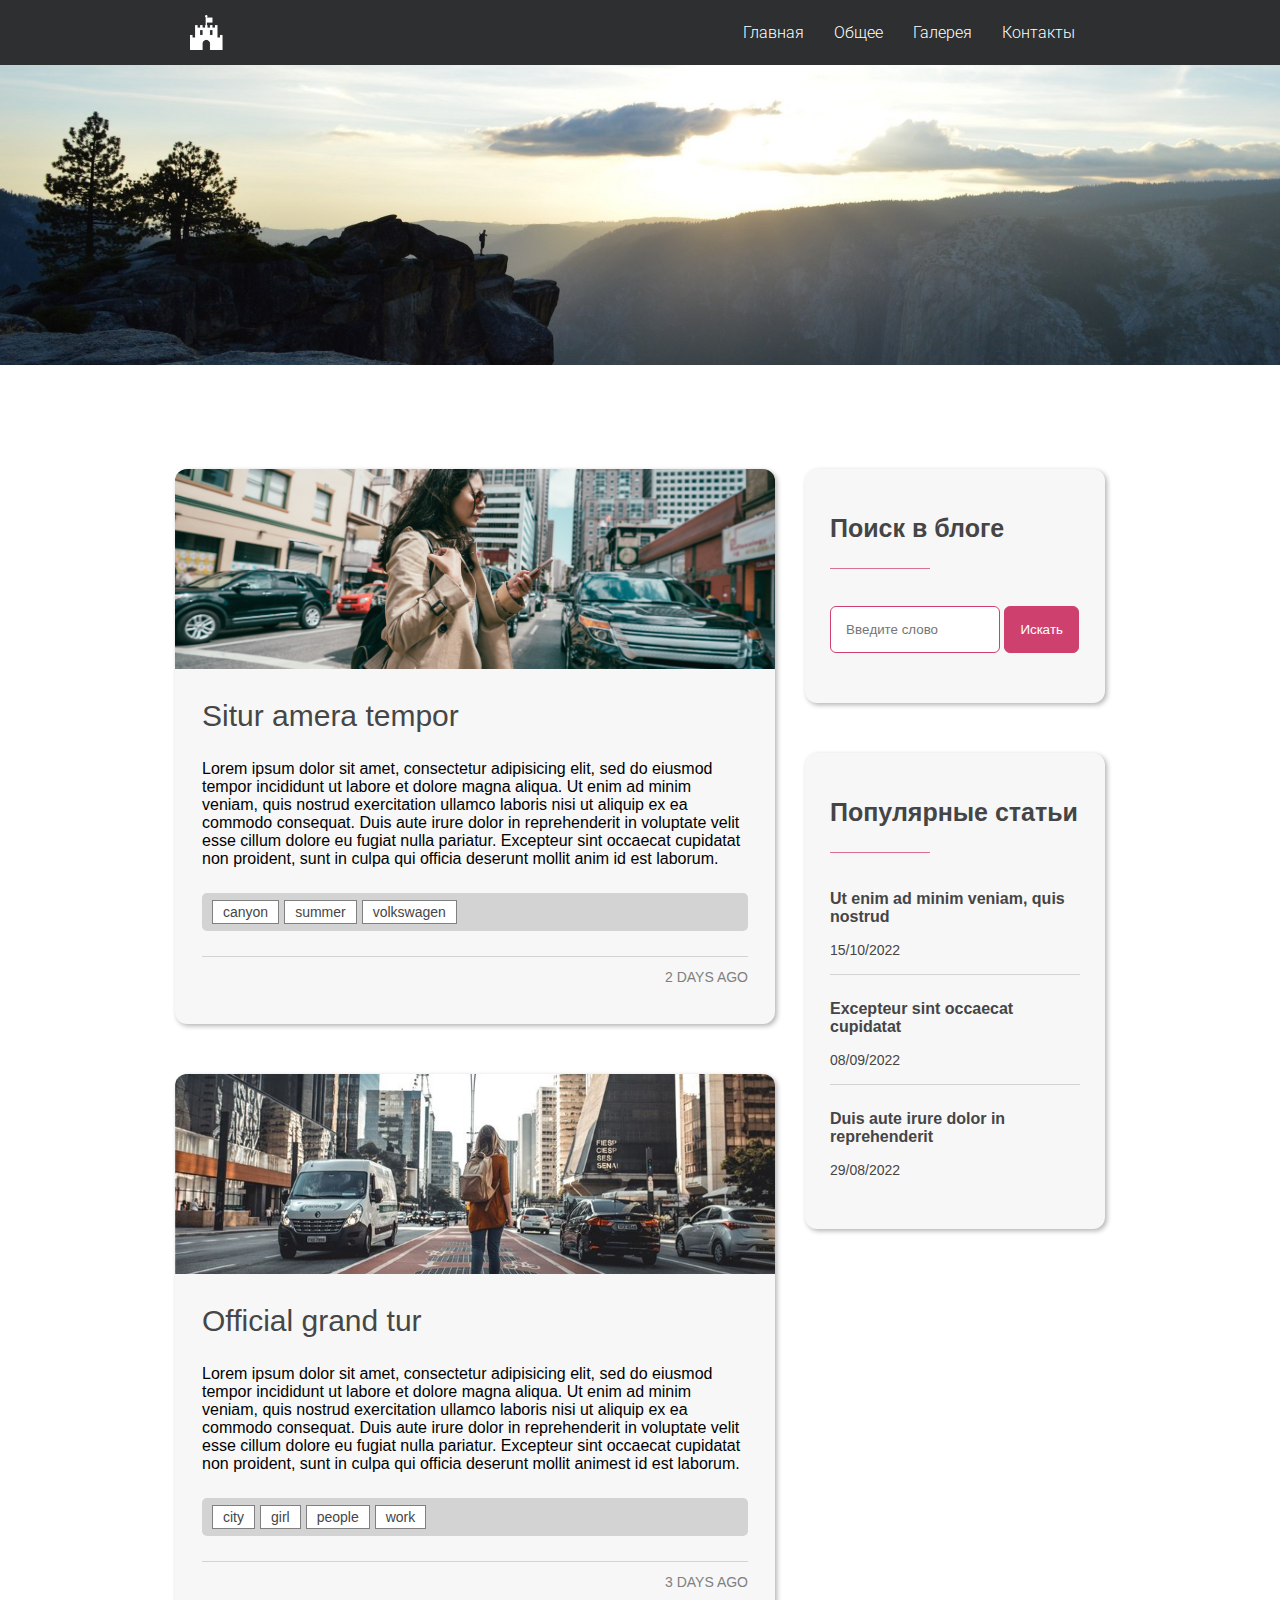
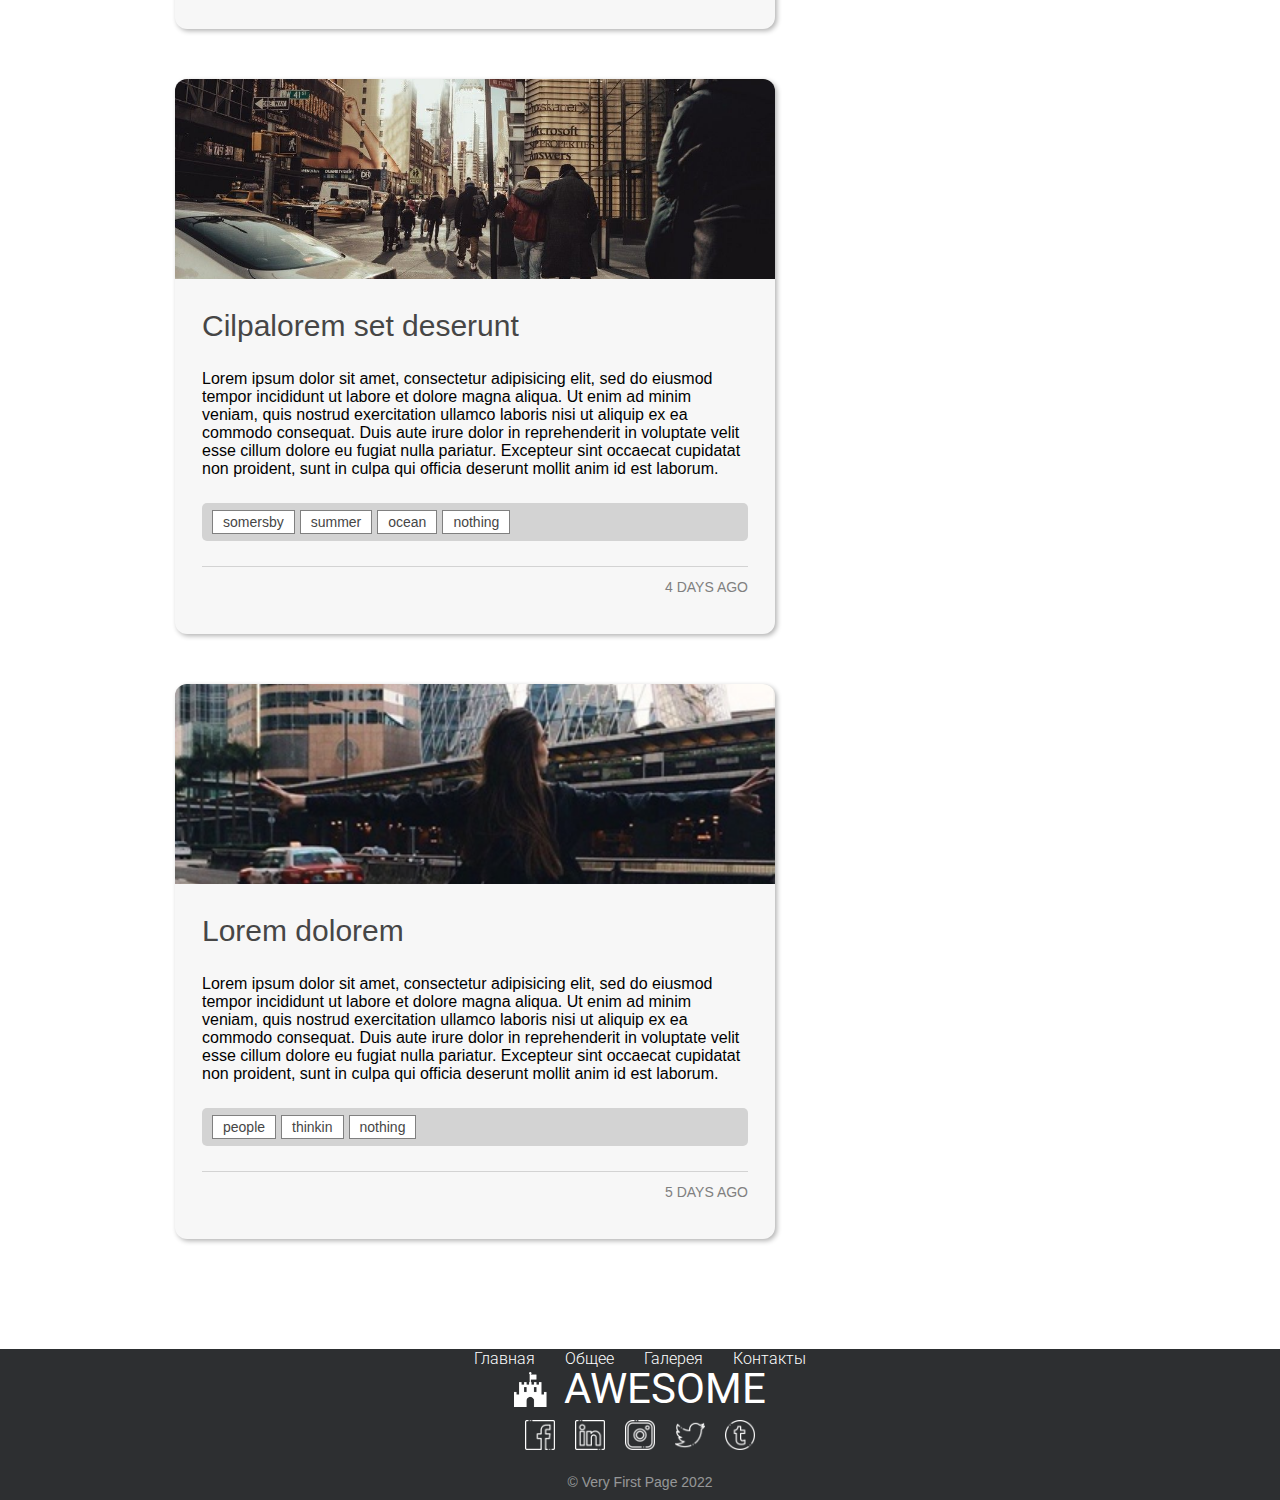
==== blog.html @ d108c4aa "first commit" ====
<!-- Объявление формата документа-->
<!DOCTYPE html>
<html lang="ru" dir="ltr">
    <!-- Техническая информация о документе-->
    <head>
    <!-- Определяем кодировку символов документа-->  
        <meta charset="UTF-8">
        <!-- Задаем заголовок документа-->
        <title>Мой сайт</title>
        <!-- Подключаем внешнюю таблицу стилей-->
        <link rel="stylesheet" type="text/css" href="css/style.css">
        <link rel="stylesheet" type="text/css" href="css/fonts.css">
        <link rel="stylesheet" type="text/css" href="css/blog.css">
        <link href="https://fonts.googleapis.com/css?family=Roboto:300,400,500&display=swap&subset=cyrillic"rel="stylesheet">
        <!-- Подключаем внешние библиотеки-->
        <script src="https://code.jquery.com/jquery-3.5.1.min.js"></script>

        <!-- Подключаем сценарии-->
        <script src="js/script.js"></script>
        <script src = "js/popup.js"></script>
        <script src = "js/counter.js"></script>
        <script src = "js/blog.js"></script>
        <meta name="viewport" content="width=device-width, initial-scale=1">
    </head>
    <!-- Основная часть документа-->
    <body>
        <!-- Заголовок страницы-->
        <header>
            <!-- меню страницы-->
            <nav id="myTopnav">
                <img src="img/fort-icon.png" alt="Логотип сайта">

                <ul>
                  <li><a href="index.html" class="menu-element" data-link="top" title="На Главную">Главная</a></li>
                  <li><a href="#services" class="menu-element" data-link="services" title="Общая информация">Общее</a></li>
                  <li><a href="#portfolio"  class="menu-element" data-link="portfolio" title="Фотогалерея">Галерея </a></li>
                  <li><a href="contacts.html" class="menu-element" title="Контактная информация">Контакты </a></li>
                </ul>
                <div id="hamburger" class="icon ">&#9776;</div>
            </nav>
        </header>
        <!-- Основной контент-->
        <main>
            <section id="top">
                <img class="top-image top-image-sub" src="img/02.jpg" alt="Обложка страницы">
            </section>
            <section> 
                <article class="blog-article">
                    <div class="blog-container">
                    <!-- Запись в блоге -->
                    <section class="blog-card">
                        <div class="blog-header">
                        <div class="blog-cover">
                        </div>
                        </div>
                        <div class="blog-body">
                        <div class="blog-title">
                        <h2>Lorem ipsum dolor sit amet, consectetur adipisicing elit</h2> 
                        </div>
                        <div class="blog-text">
                        <p>Lorem ipsum dolor sit amet, consectetur adipisicing elit, sed eiusmod tempor incididunt ut labore et dolore magna aliqua. Ut enim ad minim veniam, quis nostrud exercitation ullamco laboris ut aliquip ex ea commodo consequat. Duis aute irure dolor in reprehenderit in voluptate velit esse cillum dolore eu fugiat pariatur. Excepteur sint occaecat cupidatat non proident, sunt in culpa qui officia deserunt mollit anim id est laborum.</p>
                    </div>
                    <div class="blog-tags">
                        <ul>
                            <li><a href="#">lorem</a></li>
                            <li><a href="#">proident</a></li>
                            <li><a href="#">amet</a></li>
                            <li><a href="#">laborum</a></li>
                        </ul>
                    </div>
                    <div class="blog-footer">
                        <div class="blog-published-date">
                            3 дня назад
                        </div>
                    </div>
                </div>
            </section>
            <section class="blog-card">
                <div class="blog-header">
                <div class="blog-cover">
                </div>
                </div>
                <div class="blog-body">
                <div class="blog-title">
                <h2>Lorem ipsum dolor sit amet, consectetur adipisicing elit</h2> 
                </div>
                <div class="blog-text">
                <p>Lorem ipsum dolor sit amet, consectetur adipisicing elit, sed eiusmod tempor incididunt ut labore et dolore magna aliqua. Ut enim ad minim veniam, quis nostrud exercitation ullamco laboris ut aliquip ex ea commodo consequat. Duis aute irure dolor in reprehenderit in voluptate velit esse cillum dolore eu fugiat pariatur. Excepteur sint occaecat cupidatat non proident, sunt in culpa qui officia deserunt mollit anim id est laborum.</p>
            </div>
            <div class="blog-tags">
                <ul>
                    <li><a href="#">lorem</a></li>
                    <li><a href="#">proident</a></li>
                    <li><a href="#">amet</a></li>
                    <li><a href="#">laborum</a></li>
                </ul>
            </div>
            <div class="blog-footer">
                <div class="blog-published-date">
                    3 дня назад
                </div>
            </div>
        </div>
    </section>
                    </div>
                    <aside class="blog-aside">
                        <div class="aside-search">
                            <h3 class="search-title">Поиск в блоге</h3>
                            <div class="search-delimiter"></div>
                            <input class="search-text" type="search" name="search-text" value="" placeholder="Bвeдите слово"> 
                            <input class="search-do" type="submit" name="search-do" value="Искaть">
                        </div>
                        <div class="aside-recent">
                            <h3 class="search-title">Пoпулярные статьи</h3> <div class="search-delimiter"></div>
                        <div class="recent-item">
                        <p>Ut enim ad minim veniam, quis nostrud</p> 
                        <span>15/10/2022</span>
                        </div>
                        <div class="recent-item">
                        <p>Excepteur sint occaecat cupidatat</p> 
                        <span>08/09/2022</span>
                        </div>
                        <div class="recent-item">
                        <p>Duis aute irure dolor in reprehenderit</p> 
                        <span>29/08/2022</span>
                        </div>
                        </div>
                    </aside>
                    </article>
        </main>
        <!-- подвал страницы-->
        <footer>
            <nav>
              <ul class="menu">
                <li><a href="index.html" class="menu-element" data-link="top" title="На Главную">Главная</a></li>
                <li><a href="#services" class="menu-element" data-link="services" title="Общая информация">Общее</a></li>
                <li><a href="#portfolio"  class="menu-element" data-link="portfolio" title="Фотогалерея">Галерея </a></li>
                <li><a href="contacts.html" class="menu-element" title="Контактная информация">Контакты </a></li>
              </ul>
            </nav>
            <div class="brand">
              <img src="img/fort-icon.png" alt="Логотип сайта">
              <span>AWESOME</span>
            </div>
          <div class="social">
          <a href="#" title="Facebook" target="_blank">
            <img class="social-img" src="img/social/001-facebook.png" alt="Facebook">
          </a>
          <a href="#" title="LinkedIn" target="_blank">
            <img class="social-img" src="img/social/004-linkedin.png" alt="LinkedIn">
          </a>
          <a href="#" title="Instagram" target="_blank">
            <img class="social-img" src="img/social/005-instagram.png" alt="Instagram">
          </a>
          <a href="#" title="Twitter" target="_blank">
            <img class="social-img" src="img/social/007-twitter.png" alt="Twitter">
          </a>
          <a href="#" title="Tumblr" target="_blank">
            <img class="social-img" src="img/social/010-tumblr.png" alt="Tumblr">
          </a>
          </div>
  
          <div class="copyright">© Very First Page 2022</div>
        </footer>
      </body>
    </html>
---- css/style.css ----
*{
margin: 0;
padding: 0;
box-sizing: border-box;
}
body{
    font-family: "OpenSans-Light", Helvetica, Arial, sans-serif;
}
header{ background: #2d2f31; 
        position: sticky;
        top:0;
        z-index: 1;
 } /*изменение цвета фона*/
header nav img {
    width: 35px;
    padding: 15px 0;
}
header nav,
footer nav {
display: flex;
justify-content: space-between; /* выравнивание дочерних элементов по горизонтали с одинаковыми отступами между ними*/
max-width: 960px; /*ограничение максимальной ширины блока*/ 
margin: auto; /*внешние отступы блока*/
padding: 0 30px; /*внутренняя забивка блока*/
}
header ul, 
footer ul {
    font-family: "Roboto", "OpenSans-Light", Helvetica, Arial, sans-serif;
    font-weight: 300; /*насыщенность текста*/
    display: flex; /*создание контейнера flexbox*/
    justify-content: flex-end; /*выравнивание дочерних элементов по горизонтали к правому краю блока*/
    align-items: center; /*выравнивание дочерних элементов по вертикали по центру*/
    flex: 1; /*установка единой ширины для блока*/
    }
    header nav a, 
    footer nav a {
        color: #ffffff;
        text-decoration: none; /*отключение системного подчёркивания ссылок*/
        border-bottom: 1px solid transparent; /*прозрачная граница под ссылкой*/
        transition: border 250ms ease-in-out; /*эффект перехода между двумя состояниями элемента*/
        }
    header nav a:hover, 
    footer nav a:hover {
            border-bottom: 1px solid #ffffff; /*белая граница под ссылкой*/
            }
    header li, 
    footer li {
        display: inline-block; /*создание блока с двойственным поведением*/
        padding: 15px 25px; /*внутренний отступ блока*/
        color:#ffffff; /*цвет текста*/
        }
        .top-image {
            width: 100%;
        }
        .top-image-sub {
            height: 300px;
            object-fit: cover;
        }
        .services {
            text-align: center;
            margin: 25px 0;
            }
        .container-row{
            text-align: center;
            max-width: 960px;
            margin: 0 auto;
            display: flex;
            justify-content: space-between;
            flex-wrap: wrap;
            padding: 0 30px;
        }
        .row-item {
           width: 30%;
           margin: 25px 0;
        }
        .row-item img{
            width: 90px;
            opacity: 0.75;
        }
        .row-item h2{
          font-weight: 400;
          font-size: 25px;
          margin: 8px 0; 
        }
            .main-title {
            text-align: center;   
            font-size: 32px;
            font-weight: 400;
            color: #313131;
            }
            .delimiter {
            width: 100px;
            margin: 10px auto 15px;
            height: 1px;
            background: rgba(206, 65, 110, 0.74);
            }
            .main-title-description {
            color: #616161;
            text-align: center;
            }


                .icon {
                display: none;
                margin: auto 0;
                color: white;
                padding: 5px 10px;
                cursor: pointer;
                border: 1px solid white;
                border-radius: 4px;
                font-size: 20px; }
                nav li {
                    padding: 0 15px ;
                    }
                    .portfolio-container {
                        margin: 50px 0; /* отступы сверху и снизу */
                        display: flex; /* создание флекс-контейнера */
                        flex-wrap: wrap; /* перенос флекс-элементов, если не помещаются в ряд */
                        }
                        .portfolio-item {
                        background-size: cover; /* заполнение фонового изображения */
                        background-position: center; /* центрирование фонового изображения */
                        width: 33.33%; /* создание размера элемента */
                        height: 250px; /* высота элемента */
                        display: flex; /* создание флекс-контейнера */
                        align-items: center; /* выравнивание флекс-контейнера по вертикали */
                        }
                        .description-container {
                        padding: 20px; /* равные поля элемента */
                        display: flex; /* создание флекс-контейнера */
                        flex-direction: column; /* изменение направления дочерних элементов */
                        justify-content: center; /* выравнивание дочерних элементов по горизон-тали в центре родительского контейнера */
                        text-align: center; /* выравнивание текста */
                        opacity: 0; /* прозрачность (от 0 до 1) */
                        height: 0; /* высота */
                        background: #2d2f31; /* фоновый цвет */
                        transition: all 250ms ease-in-out; }/* эффект перехода между двумя состоя-ниями элемента */
                        .portfolio-item:hover .description-container {
                            opacity: 0.8;
                            height: 100%; }
                            .portfolio-title,
                            .portfolio-description {
                            color: white; }
                            .portfolio-title {
                            font-weight: 400;
                            font-size: 22px;
                            margin-bottom: 5px; }
            .overlay {
            margin: 80px 0;
            padding: 80px 30px;
            background: #2d2f31 url('../img/02.jpg') no-repeat;
            background-size: cover;
            text-align: center;
            background-attachment: fixed;
            position: relative;
            z-index: 1;
            }
            .overlay::before {
                position: absolute;
                top: 0;
                left: 0;
                width: 100%;
                height: 100%;
                background: #081828;
                content: "";
                transition: all .4s ease;
                opacity: .7;
                z-index: -1;
            }
           .common-button {
            border: 1px solid #2d2f31;
            background-color: transparent;
            padding: 15px 25px;
            border-radius: 4px;
            color: #2d2f31;
            font-size: 20px;
            cursor:pointer;
            margin-top: 30px;
            transition: all 250ms ease;
           } 
           .common-button:hover {
            color: #fff;
            background-color: #2d2f31;
           }
           .black-back .common-button {
            border-color: rgba(206, 65, 110, 0.74);
            color: #ce416e;
           }
           .black-back .common-button:hover {
            color: #fff;
            background-color:rgba(206, 65, 110, 0.74); 
           }
           .black-back .main-title {
            color: #fff;
           }
           .black-back .main-title-description {
            color: #fff;
           }
          
        .contact-form {
            max-width: 960px;
            padding: 0 30px;
            margin: 50px auto;
            display: flex;
            justify-content: space-around;
            flex-wrap: wrap;
        }
        .contact-form .col {
            width: 50%;
            margin-bottom: 25px;
        }
        .contact-form .col:nth-child(odd) {
            border: 1px solid #afafaf;
        }
        .contact-form .col {
            width: 100%;
            margin-bottom: 15px;
        }
        .contact-form .submit {
            font-size: 14px;
        }
        .contact-form .col:nth-child(odd) {
            border-right: none;
        }
        .contact-form .row-col {
            width: 100%;
            margin-bottom: 25px;
        }
        .contact-form input,
        .contact-form textarea {
            border: 1px solid #afafaf;
            padding: 15px
        }
        .contact-form .submit {
            background: #2d2f31;
            color: #ffffff;
            font-size: 16px;
            font-weight: 300;
            font-family: inherit;
            border-radius: 4px;
            cursor: pointer;
            transition: all 250ms ease-in-out;
        }
        .contact-form .submit:hover {
            background: #4c4c4c;
        }
        .contact-form .submit:active {
            background: #2c3b4a;
        }
        .contact-form .check {
            color: #616161;
            text-align: center;
        }
        .contact-form .check a {
            color: #ce416e;
        }
        footer {
            background: #2d2f31;
            padding-bottom: 10px;
        }
        .brand {
            display: flex;
            justify-content: center;
            align-items: center;
        }
        .brand span {
            font-size: 42px;
            font-weight: 400;
            color: white;
            font-family: "Roboto", "OpenSans-Light", Helvetica, Arial, sans-serif;
            line-height: 1;
            margin-left: 15px;
        }
        .brand img {
            width: 35px
        }
        .social {
            display: flex;
            justify-content: center; 
        }
        .social a {
            margin: 10px;
        }
        .social img{
            width: 30px;
        }
        .copyright {
            font-size: 14px;
            margin-top: 10px;
            text-align: center;
            color: rgba(255, 255, 255, 0.5);
        }
        footer ul {
            justify-content: center;
            }

.popup-container {
    position: fixed;
    z-index: 2;
    background: rgba(0,0,0,0);
    top: 0;
    right: 0;
    bottom: -1500px;
    left: 0;
    display: flex;
    justify-content: center;
    align-items: center;
    transition: all 250ms ease;
}  
.popup-container.ready {
    background: rgba(0,0,0,0.5);
    bottom: 0;
}
.popup {
    background: white;
    border-radius: 10px;
    padding: 15px 15px 35px;
    max-width: 750px;
    box-shadow: 0 0 0px 10px rgba(0,0,0,0.5);
    cursor: pointer;
}
.testimonials {
    margin: 80px;
}
.testimonials-container {
    max-width: 960px;
    margin: auto;
    overflow: hidden; 
}
.testimonials-inner {
display: flex;
padding: 40px 0 25px;
transition: transform 350ms ease-in-out;
}
.testimonials-card {
box-shadow: 0 0 8px rgba(0,0,0,0.2);
width:47%;
flex-shrink: 0;
margin: 15px;
border-radius: 7px;
padding: 15px;
color: #454546;
}
.card-img {
    width:60px;
    border-radius: 50%;
    margin-right: 30px;
}
.card-row {
    display: flex;
    margin-bottom: 15px;
    align-items: center;
}
.card-head span {
    line-height: 1.5em;
    color: #c1c1c1;
}
.testimonials-controls {
    display: flex;
    max-width: 350px;
    margin: auto;
}
.control-item {
    flex: 1;
    margin: 15px 10px;
    height: 6px;
    border-radius: 3px;
    transition: background-color 250ms ease;
    background: lightgray;
    cursor: ponter;
}
.control-item:hover {
    background-color: gray;
}
.control-item.active {
    cursor: default;
    background-color: #ce416e;
}
/* O HAC*/
.about-us {
    color: #454546;
}
.about-container {
    max-width: 960px;
    margin: 80px auto;
}
.about-row {
display: flex;
align-items: center;
}
.about-column {
    width: 50%;
    padding: 0 15px;
 }
 .about-column img {
    width: 100%;
 }
.about-us h2,
.about-us h3,
.about-us p {
margin-bottom: 15px;
}
.about-contact {
    display: flex;
    }
.about-contact span {
    margin-bottom: 7px;
    }
.about-contact span:first-child {
    flex: 1;
    }
.about-contact span:last-child {
    color: #ce416e;
    font-weight: 600;
    flex: 3;
}
.our-achievement {
    background: #ce416e;
    color: #ffffff;
} 
/**
Медиа запрос
*/
@media screen and (max-width: 992px) {
    header nav li {
        display: none;
        padding: 15px 0;
}
.icon {
    display: flex;
}
.about-container {
    max-width: 450px; 
}
.about-row {
    flex-direction: column; 
}
.about-column {
    width: 100%;
}
.content-left {
    margin-bottom: 25px; 
}
.achievement-container {
    max-width: 450px; 
} 
.achievement-row 
{ flex-direction: column;
    padding: 40px 0; 
} 
.achievement-column {
    width: 100%;
} 
.single-achievement {
    margin: 20px 0;
}
.counter {
    font-size: 32px; 
}
.testimonials {
    margin: 80px 0;
}
.testimonials-container {
    max-width: 760px;
}
.testimonials-card {
    width: 350px; 
}
header ul {
position: absolute;
left: 0;
right: 0;
background: #2d2f31;
height: 0px;
top: 57px;
transition: all 250ms ease-in-out;
flex-direction: column;
}
.responsive ul {
height: 200px;
}
.responsive li {
display: inline-block;
}
    .row-item {
        width: 45%;
    }
    .portfolio-item {
        width: 50%;
        }
}
@media screen and (max-width: 768px){
    .container-row {
        flex-direction: column;
    }
    .row-item {
        width: unset;
    }
    .testimonials-container {
        max-width: 550px;
    }
    .testimonials-card {
        width: 250px;
    }
}
@media screen and (max-width: 576px) {
    .portfolio-item { width: 100%; }
    .testimonials-container {
        max-width: 100%;
        padding: 0 15px;
        }
        .testimonials-inner {
        transform: translateX(0px) !important;
        flex-direction: column;
        }
        .testimonials-card {
        width: auto;
        }
        .testimonials-controls {
        display: none;
        }
    }
    .achievement-container 
    { max-width: 960px;
        margin: 80px auto; 
    } 
    .achievement-row { 
        display: flex; 
        align-items: center;
        padding: 70px 0; 
    } 
    .achievement-column { 
        width: 25%;
        padding: 0 15px; 
    }
    .single-achievement {
        text-align: center; 
    } 
    .single-achievement p {
        font-size: 18px; 
    } 
    .counter {
        font-size: 40px;
        font-weight: 600; 
    } 
    .countup {
        display: inline-block; 
    }
    .map {
        margin: 50px;
    }
    .map .main-title-description { 
        margin-bottom: 30px;
    }
---- css/fonts.css ----
@font-face {
  font-family: "OpenSans-Light";
  src: url("../fonts/OpenSans-Light.ttf") format("truetype");
  font-style: normal;
  font-weight: 300;
}

@font-face {
  font-family: "OpenSans-Light";
  src: url("../fonts/OpenSans-Regular.ttf") format("truetype");
  font-style: normal;
  font-weight: 400;
}

@font-face {
  font-family: "OpenSans-Light";
  src: url("../fonts/OpenSans-Semibold.ttf") format("truetype");
  font-style: normal;
  font-weight: 600;
}
---- css/blog.css ----
.blog-article { 
display: flex;
max-width: 960px;
margin: 70px auto 30px;
}
.blog-container {
flex: 2;
padding: 30px 15px;
}
.blog-aside {
flex: 1;
padding: 30px 15px;
}
.blog-card {
background: #f7f7f7;
margin: 0 auto 50px;
box-shadow: 2px 2px 5px rgba(0, 0, 0, 0.3);
border-radius: 12px;
overflow: hidden;
}
.blog-cover {
background: lightgray url('../img/blog/blog02.jpg') center no-repeat;
background-size: cover;
height: 200px;
}
.blog-body {
padding: 27px;
}
.blog-title {
margin-bottom: 25px;
}
.blog-title h2 {
font-weight: 100;
font-size: 30px; 
line-height: 1.3em;
}
.blog-title {
line-height: 1.5em;
color: #464646;
}
.blog-tags ul {
display: flex;
justify-content: flex-start;
list-style: none;
background: lightgray;
padding: 10px;
border-radius: 5px;
margin: 25px 0;
}
.blog-tags li {
padding: 0 5px 0 0;
}
.blog-tags a {
text-decoration: none;
color: #464646;
border: 1px solid gray;
padding: 3px 10px;
font-size: 14px;
background: white;
transition: all 250ms ease;
box-shadow: 2px 2px 5px rgba(0, 0, 0, 0);
}
.blog-tags a:hover {
border: 1px solid #464646;
box-shadow: 2px 2px 4px rgba(0, 0, 0, 0.2);
}
.blog-footer {
border-top: 1px solid lightgray;
padding: 12px 0;
display: flex;
justify-content: flex-end;
text-transform: uppercase;
font-size: 14px;
font-weight: 400;
color: gray;
}
.aside-search,
.aside-recent {
background: #f7f7f7;
box-shadow: 2px 2px 5px rgba(0, 0, 0, 0.3);
border-radius: 12px;
padding: 45px 25px 50px;
margin-bottom: 50px;
}
.search-title {
    font-size: 25px; 
    color: #454546;
}
.search-delimiter {
    width: 100px;
    margin: 25px 0 37px;
    height: 1px;
    background: rgba(206, 65, 110, 0.74);
}
 .search-text, .search-do { 
    border: 1px solid #ce416e; 
    padding: 15px; 
    border-radius: 6px;
 }
 .search-text {
    width: 170px;
}
 .search-do {
    background: #ce416e;
    color: white;
    cursor: pointer;
 }
 /* все кроме последнего с таким классом */
.recent-item:not(:last-child) {
margin-bottom: 25px;
border-bottom: 1px solid lightgray; 
padding-bottom: 15px;
}
.recent-item p {
color: #454546;
font-weight: 600;
margin-bottom: 15px;
cursor: pointer;
transition: color 250ms ease;
}
.recent-item p:hover {
color: #ce416e;
}
.recent-item span {
color: #454546;
font-size: 14px;
}
@media screen and (max-width: 992px) {
.blog-container{
max-width: 600px;
flex-direction: column;
    }
}
@media screen and (max-width: 768px) {
}
@media screen and (max-width: 576px) {
}
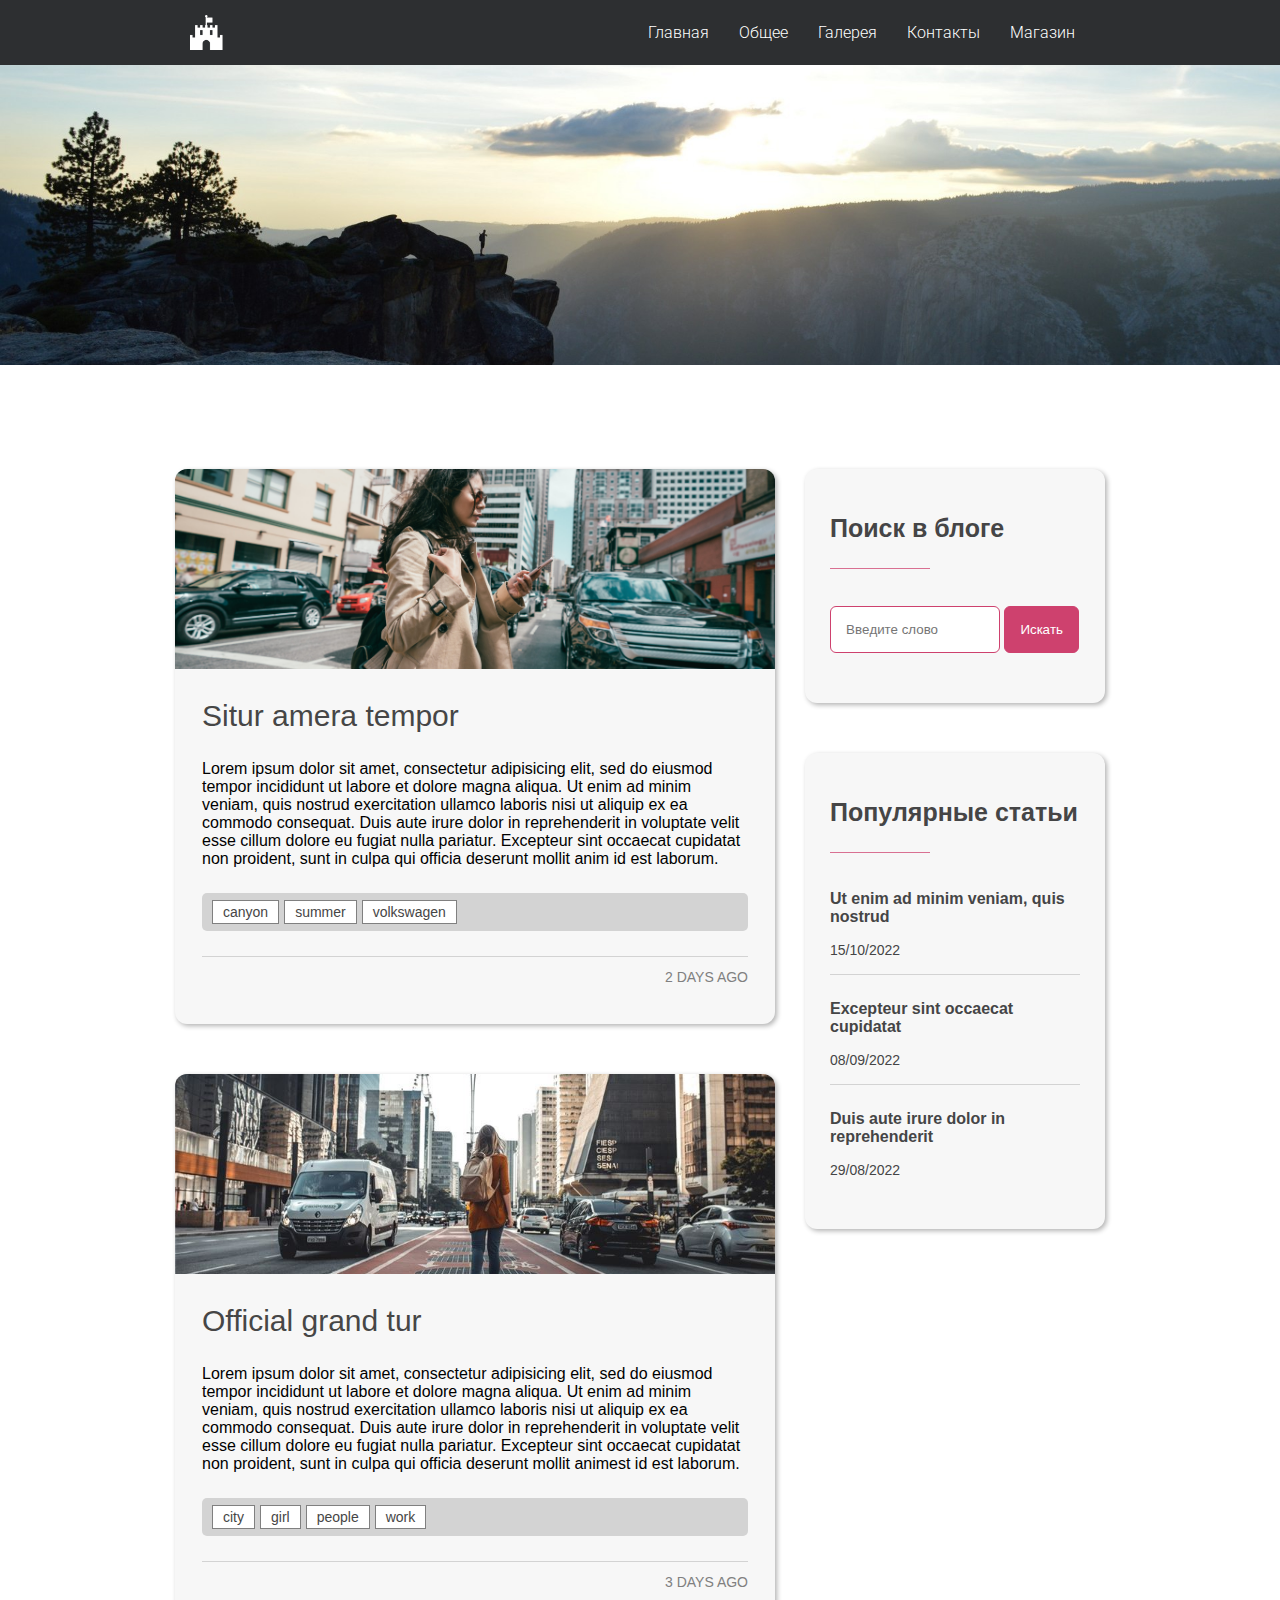
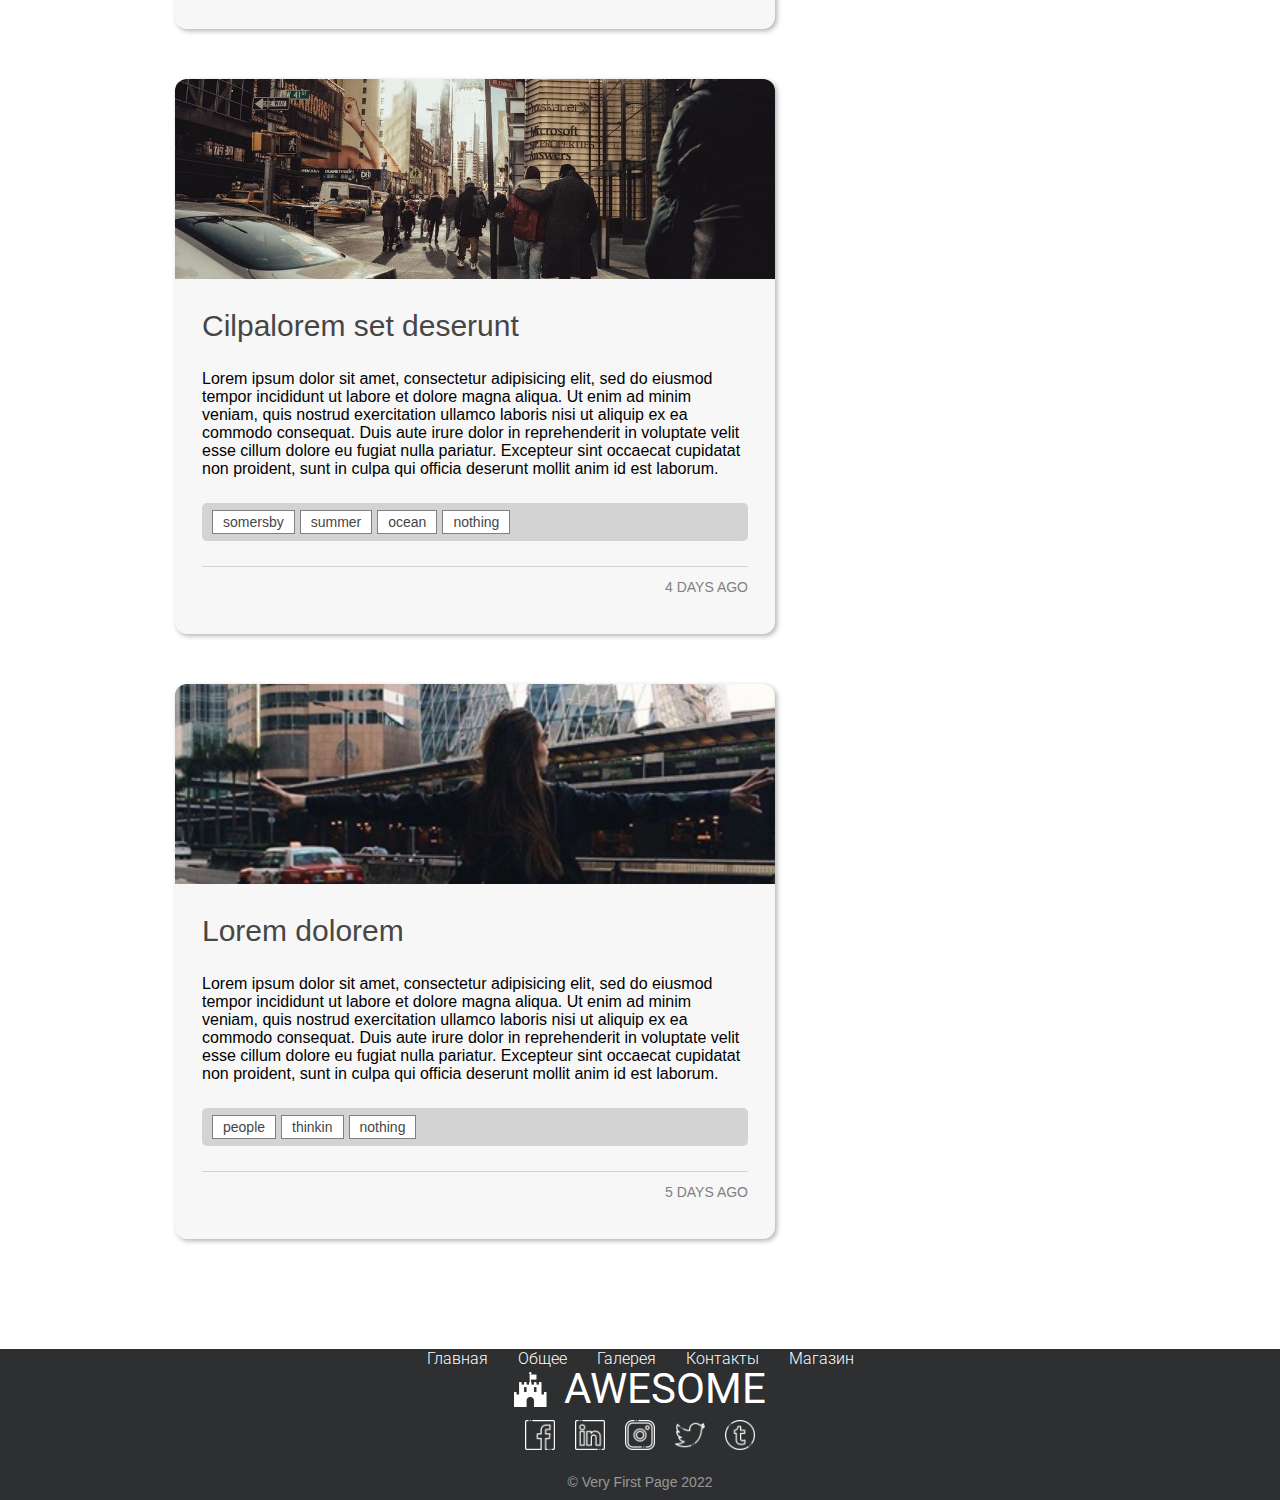
==== commit 1e9ef315: "New commint" ====
--- a/blog.html
+++ b/blog.html
@@ -35,6 +35,7 @@
                   <li><a href="#services" class="menu-element" data-link="services" title="Общая информация">Общее</a></li>
                   <li><a href="#portfolio"  class="menu-element" data-link="portfolio" title="Фотогалерея">Галерея </a></li>
                   <li><a href="contacts.html" class="menu-element" title="Контактная информация">Контакты </a></li>
+                  <li><a href="shop.html" class="menu-element" title="Информация о магазине">Магазин </a></li>
                 </ul>
                 <div id="hamburger" class="icon ">&#9776;</div>
             </nav>
@@ -136,6 +137,7 @@
                 <li><a href="#services" class="menu-element" data-link="services" title="Общая информация">Общее</a></li>
                 <li><a href="#portfolio"  class="menu-element" data-link="portfolio" title="Фотогалерея">Галерея </a></li>
                 <li><a href="contacts.html" class="menu-element" title="Контактная информация">Контакты </a></li>
+                <li><a href="shop.html" class="menu-element" title="Информация о магазине">Магазин </a></li>
               </ul>
             </nav>
             <div class="brand">
